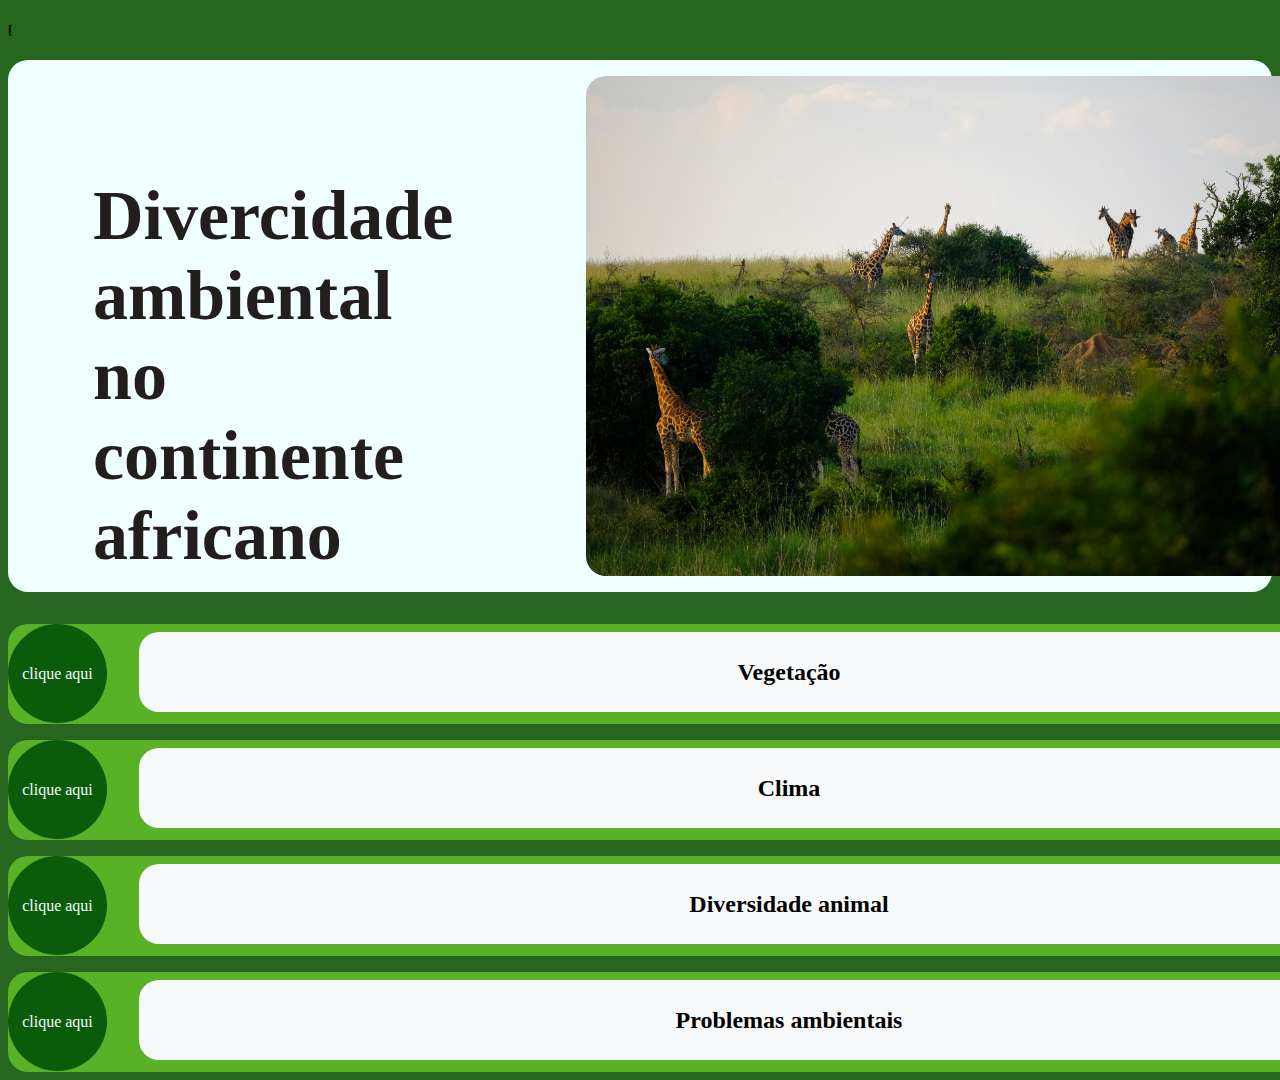
==== index.html @ 42b9c7b3 "algumas melhorias" ====
<!DOCTYPE html>
<html lang="pt-br">

<head>
    <meta charset="UTF-8">
    <meta name="viewport" content="width=device-width, initial-scale=1.0">
    <meta name="description" content="trabanho de geografia">
    <meta name="author" content="Maria Juliana">
    <link rel="stylesheet" href="./dado.css">
    <title>Divercidade ambiemtal da África</title>
</head>

<body>
    <h5>[</h5>
    <div class="hero">
        <h1> Divercidade <br> ambiental <br> no continente <br> africano</h1>
        <img src="img/pexels-francesco-ungaro-1233286.jpg" alt="">
    </div>

    <div style="display: flex; flex-direction: column; width: 100%; gap: 1rem;">
        <div class="head">

            <a class="topico-link" href="./topico1.html">clique aqui</a>

            <div class="face">
                <h2>Vegetação</h2>
                <div class="eyes">
                    <div></div>
                    <div></div>
                </div>
                <div class="smile"></div>
            </div>
        </div>

        <div class="head">
            <a class="topico-link" href="./topico2.html">clique aqui</a>
            <div class="face">
                <h2>Clima</h2>

                <div class="eyes">
                    <div></div>
                    <div></div>
                </div>
                <div class="smile"></div>
            </div>

        </div>



        <div class="head">
            <a class="topico-link" href="./topico3.html">clique aqui</a>
            <div class="face">
                <h2>Diversidade animal</h2>
                <div class="eyes"></div>
                <div></div>
                <div></div>
            </div>
            <div class="smile"></div>
        </div>


        <div class="head">
            <a class="topico-link" href="./topico4.html">clique aqui</a>
            <div class="face">
                <h2>Problemas ambientais</h2>
                <div class="eyes"></div>
                <div></div>
                <div></div>

            </div>
            <div class="smile"></div>
        </div>
    </div>
</body>

</html>
---- dado.css ----
h1 {
    color: rgb(36, 29, 29);
    font-size: 70px;
    display: flex;
    flex-direction: column;
    /* width: 1500px; */
    /* height: 500px; */


}



.hero {
    padding: 1rem;
    border-radius: 20px;
    background-color: azure;
    display: flex;
    gap: 4rem;
    align-items: center;
    margin-bottom: 2rem;
}

.hero h1 {
    width: 100%;
    height: 300px;
    margin: 69px;
}

.hero img {
    height: auto;
    max-height: 500px;
    width: 100%;
    border-radius: 20px;
}

img {

    width: 100px;
    height: 100px;
    display: flex;
    text-align: left;
}

body {
    background-color: rgb(39, 102, 31);


}

.head {
    background-color: rgb(89, 178, 38);
    width: 1500px;
    height: 100px;
    border-radius: 20px;
    display: flex;
    gap: 2rem;
}

.face {

    background-color: rgb(248, 249, 250);
    display: flex;
    width: 1300px;
    height: 80px;
    border-radius: 20px;
    transform: translateY(10%);
    align-items: center;
    justify-content: center;
}

.topico-link {
    background-color: rgb(10, 91, 10);
    color: azure;
    width: 99px;
    height: 99px;
    border-radius: 50px;
    text-decoration: none;
    display: flex;
    align-items: center;
    justify-content: center;
}
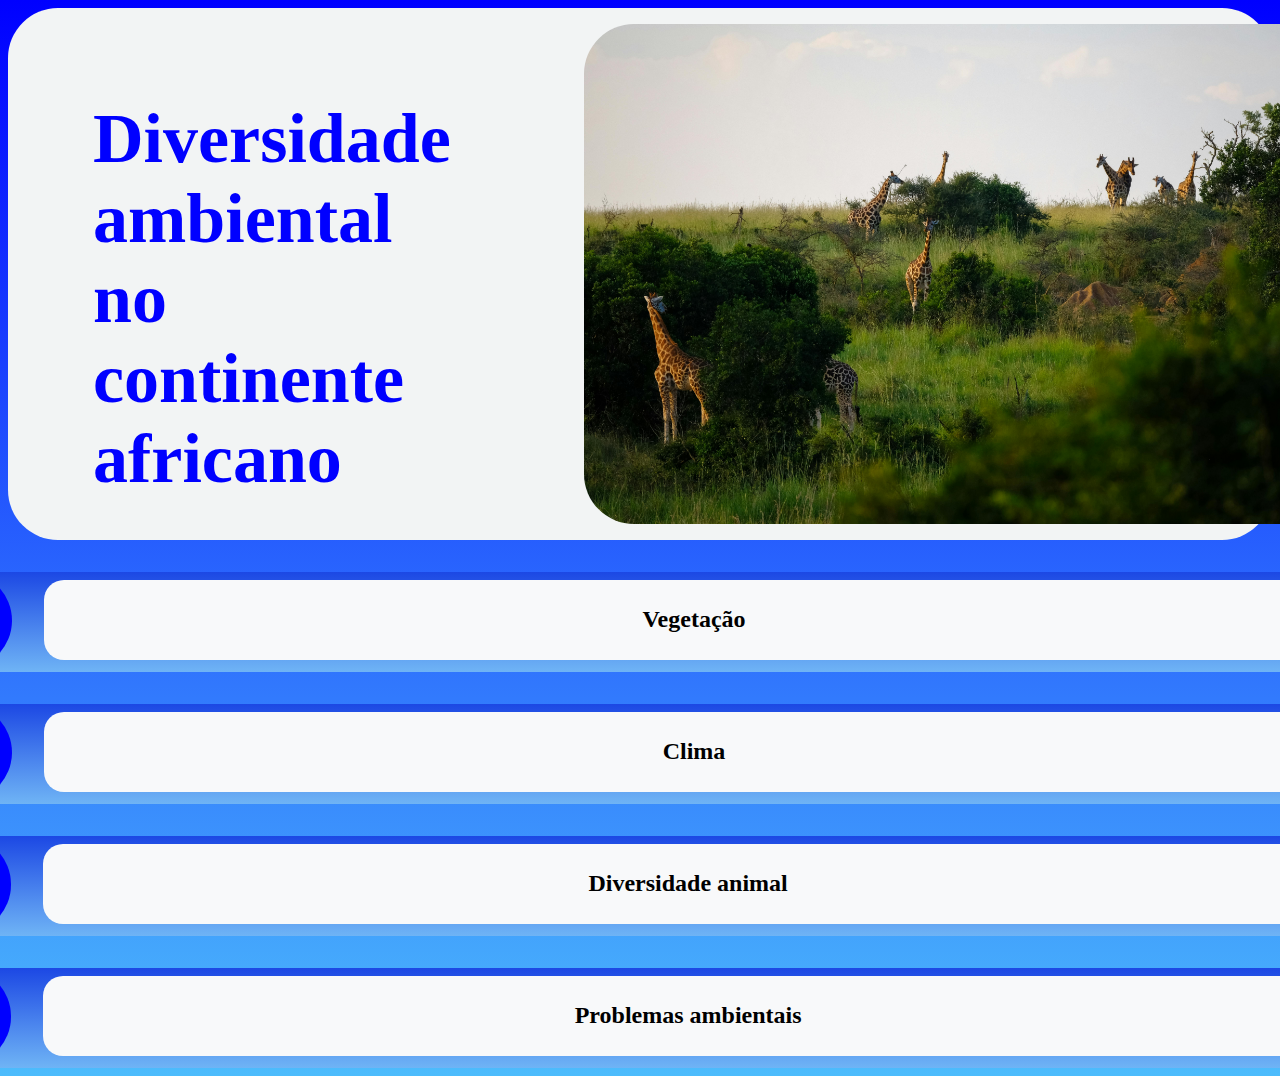
==== commit 18b10f50: "add"s"" ====
--- a/index.html
+++ b/index.html
@@ -7,28 +7,22 @@
     <meta name="description" content="trabanho de geografia">
     <meta name="author" content="Maria Juliana">
     <link rel="stylesheet" href="./dado.css">
-    <title>Divercidade ambiemtal da África</title>
+    <title>Diversidade ambiemtal da África</title>
 </head>
 
 <body>
-    <h5>[</h5>
     <div class="hero">
-        <h1> Divercidade <br> ambiental <br> no continente <br> africano</h1>
+        <h1> Diversidade <br> ambiental <br> no continente <br> africano</h1>
         <img src="img/pexels-francesco-ungaro-1233286.jpg" alt="">
     </div>
 
-    <div style="display: flex; flex-direction: column; width: 100%; gap: 1rem;">
+    <div style="display: flex; flex-direction: column;align-items: center; width: 100%; gap: 2rem; ">
         <div class="head">
 
             <a class="topico-link" href="./topico1.html">clique aqui</a>
 
             <div class="face">
                 <h2>Vegetação</h2>
-                <div class="eyes">
-                    <div></div>
-                    <div></div>
-                </div>
-                <div class="smile"></div>
             </div>
         </div>
 
--- a/dado.css
+++ b/dado.css
@@ -1,5 +1,5 @@
 h1 {
-    color: rgb(36, 29, 29);
+    color: blue;
     font-size: 70px;
     display: flex;
     flex-direction: column;
@@ -13,8 +13,8 @@
 
 .hero {
     padding: 1rem;
-    border-radius: 20px;
-    background-color: azure;
+    border-radius: 50px;
+    background-color: rgb(242, 244, 244);
     display: flex;
     gap: 4rem;
     align-items: center;
@@ -23,15 +23,15 @@
 
 .hero h1 {
     width: 100%;
-    height: 300px;
+    height: 350px;
     margin: 69px;
 }
 
 .hero img {
-    height: auto;
     max-height: 500px;
     width: 100%;
-    border-radius: 20px;
+    border-radius: 50px;
+    height: 100%;
 }
 
 img {
@@ -43,14 +43,14 @@
 }
 
 body {
-    background-color: rgb(39, 102, 31);
+    background-image: linear-gradient(blue, rgb(77, 188, 252));
 
 
 }
 
 .head {
-    background-color: rgb(89, 178, 38);
-    width: 1500px;
+    background-image: linear-gradient(rgb(28, 72, 228) , rgb(111, 180, 245));
+    width: 1450px;
     height: 100px;
     border-radius: 20px;
     display: flex;
@@ -67,16 +67,18 @@
     transform: translateY(10%);
     align-items: center;
     justify-content: center;
+    
 }
 
 .topico-link {
-    background-color: rgb(10, 91, 10);
+    background-image:linear-gradient(blue);
     color: azure;
-    width: 99px;
-    height: 99px;
+    width: 97px;
+    height: 97px;
     border-radius: 50px;
     text-decoration: none;
     display: flex;
     align-items: center;
     justify-content: center;
+    text-align: center;
 }